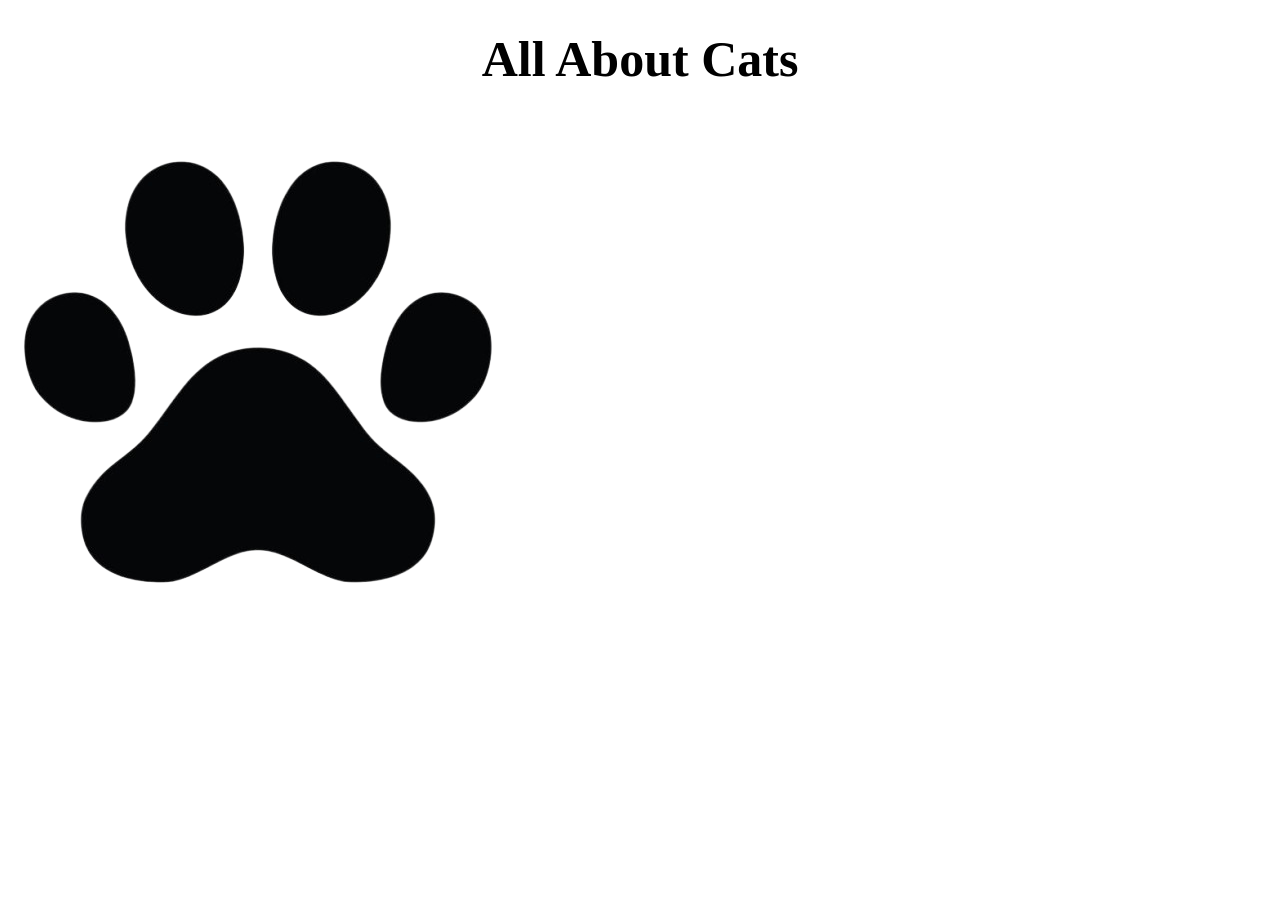
==== CatWeb.html @ 694b87d8 "Added lots of content to the website, like fonts and info" ====
<!DOCTYPE html>
<html lang = "en">
    <head>
    <title>Cat Website</title>
<link rel="stylesheet" href="style.css">
    </head>

<body>
<h1>All About Cats</h1>
<img src = "2026_08_03_0nf_Kleki-removebg-preview.png" alt = "Cat Paw Image">
</body>
</html>
---- style.css ----
h1 {
    text-align: center;
    font-size: 50px;
    margin-top: 30px;
}

img {

}
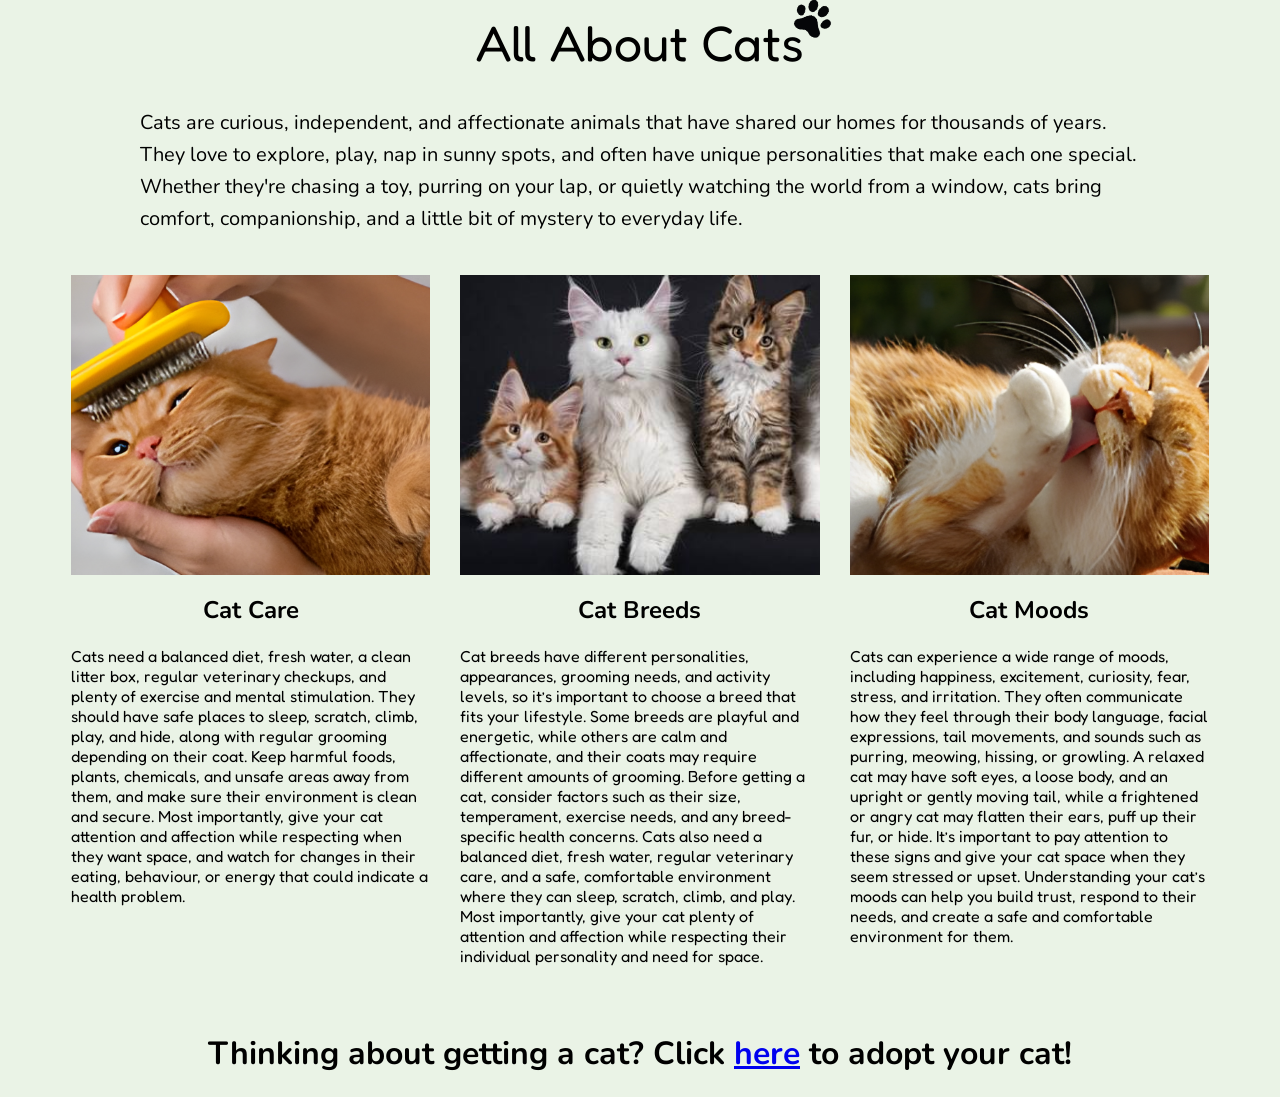
==== commit 021d81f6: "Added images, info text and fonts" ====
--- a/CatWeb.html
+++ b/CatWeb.html
@@ -6,7 +6,31 @@
     </head>
 
 <body>
-<h1>All About Cats</h1>
-<img src = "2026_08_03_0nf_Kleki-removebg-preview.png" alt = "Cat Paw Image">
+<img  id = "CatPaw"  src = "2026_08_03_0nf_Kleki-removebg-preview.png" alt = "Cat Paw Image">
+<h1 id = "MainText">All About Cats</h1>
+
+<p id = "CatIntroText">
+    Cats are curious, independent, and affectionate animals that have shared our homes for thousands of years. They love to explore, play, nap in sunny spots, and often have unique personalities that make each one special. Whether they're chasing a toy, purring on your lap, or quietly watching the world from a window, cats bring comfort, companionship, and a little bit of mystery to everyday life.
+</p>
+
+    <section class = "three-column">
+        <div class = "card">
+        <img id = "CatCareImage" src = "CatCareImage_upscaled.png" alt = "Cat Care Image">
+        <h2 id = "CatCareText">Cat Care</h2>
+        <p id = "CatCareTextInfo">Cats need a balanced diet, fresh water, a clean litter box, regular veterinary checkups, and plenty of exercise and mental stimulation. They should have safe places to sleep, scratch, climb, play, and hide, along with regular grooming depending on their coat. Keep harmful foods, plants, chemicals, and unsafe areas away from them, and make sure their environment is clean and secure. Most importantly, give your cat attention and affection while respecting when they want space, and watch for changes in their eating, behaviour, or energy that could indicate a health problem.</p>
+        </div>
+        <div class = "card">
+            <img id = "CatBreedsImage" src = "images (1).jpg" alt = "Cat Breed Image">
+            <h2 id = "CatBreedsText">Cat Breeds</h2>
+            <p id = "CatBreedsTextInfo">Cat breeds have different personalities, appearances, grooming needs, and activity levels, so it’s important to choose a breed that fits your lifestyle. Some breeds are playful and energetic, while others are calm and affectionate, and their coats may require different amounts of grooming. Before getting a cat, consider factors such as their size, temperament, exercise needs, and any breed-specific health concerns. Cats also need a balanced diet, fresh water, regular veterinary care, and a safe, comfortable environment where they can sleep, scratch, climb, and play. Most importantly, give your cat plenty of attention and affection while respecting their individual personality and need for space.</p>
+        </div>
+         <div class = "card">
+            <img id = "CatMoodsImage" src = "CatMoodsImage_upscaled.png" alt = "Cat Moods Image">
+            <h2 id = "CatMoodsText">Cat Moods</h2>
+            <p id = "CatMoodsTextInfo">Cats can experience a wide range of moods, including happiness, excitement, curiosity, fear, stress, and irritation. They often communicate how they feel through their body language, facial expressions, tail movements, and sounds such as purring, meowing, hissing, or growling. A relaxed cat may have soft eyes, a loose body, and an upright or gently moving tail, while a frightened or angry cat may flatten their ears, puff up their fur, or hide. It’s important to pay attention to these signs and give your cat space when they seem stressed or upset. Understanding your cat’s moods can help you build trust, respond to their needs, and create a safe and comfortable environment for them.</p>
+        </div>
+    </section>
+
+    <h1 id = "AdoptCatText">Thinking about getting a cat? Click <a id = "linkToAdoptSite" href = "https://cats.org.nz/adopt/">here</a> to adopt your cat!</h1>
 </body>
 </html>
--- a/style.css
+++ b/style.css
@@ -1,9 +1,105 @@
-h1 {
+@import url("https://fonts.googleapis.com/css2?family=Fredoka:wght@300..700&display=swap");
+@import url('https://fonts.googleapis.com/css2?family=Nunito:ital,wght@0,200..1000;1,200..1000&display=swap');
+#CatPaw {
+    margin-top: -10px;
+    margin-left: 785px;
+    width: 40px;
+    transform: rotate(30deg);
+    position:relative;
+}
+
+#MainText {
     text-align: center;
     font-size: 50px;
-    margin-top: 30px;
+    margin-top: -30px;
+    font-family: "Fredoka";
+    font-weight: normal;
 }
 
-img {
+#CatIntroText {
+    font-size: 20px;
+    max-width: 1000px;
+    margin: 30px auto;
+    line-height: 1.6;
+    font-family: "Nunito";
+}
 
+body {
+    background-color: #EAF3E6;
+}
+
+#AdoptCatText {
+    text-align: center;
+    width: 100%;
+    font-family: "Nunito"
+}
+
+#linkToAdoptSite {
+    display: inline;
+}
+
+.three-column {
+    display:grid;
+    grid-template-columns: repeat(3,1fr);
+    gap:30px;
+    width:90%;
+    margin: auto;
+    margin-top: 40px;
+    margin-bottom: 50px;
+}
+
+#CatCareImage {
+    width: 100%;
+    height: 300px;
+    object-fit: cover;
+    display: block;
+}
+
+#CatBreedsImage {
+    width: 100%;
+    height: 300px;
+    object-fit: cover;
+    display: block;
+}
+
+#CatMoodsImage {
+    width: 100%;
+    height: 300px;
+    object-fit: cover;
+    display: block;
+}
+
+
+
+#CatCareText {
+    text-align: center;
+    font-weight:normal;
+    font-family: "Nunito";
+    font-weight: bold;
+}
+
+#CatBreedsText {
+    text-align: center;
+    font-weight:normal;
+    font-family: "Nunito";
+    font-weight: bold;
+}
+
+#CatMoodsText {
+    text-align: center;
+    font-weight:normal;
+    font-family: "Nunito";
+    font-weight: bold;
+}
+
+#CatCareTextInfo {
+    font-family: "Fredoka"
+}
+
+#CatBreedsTextInfo {
+    font-family: "Fredoka"
+}
+
+#CatMoodsTextInfo {
+    font-family: "Fredoka"
 }
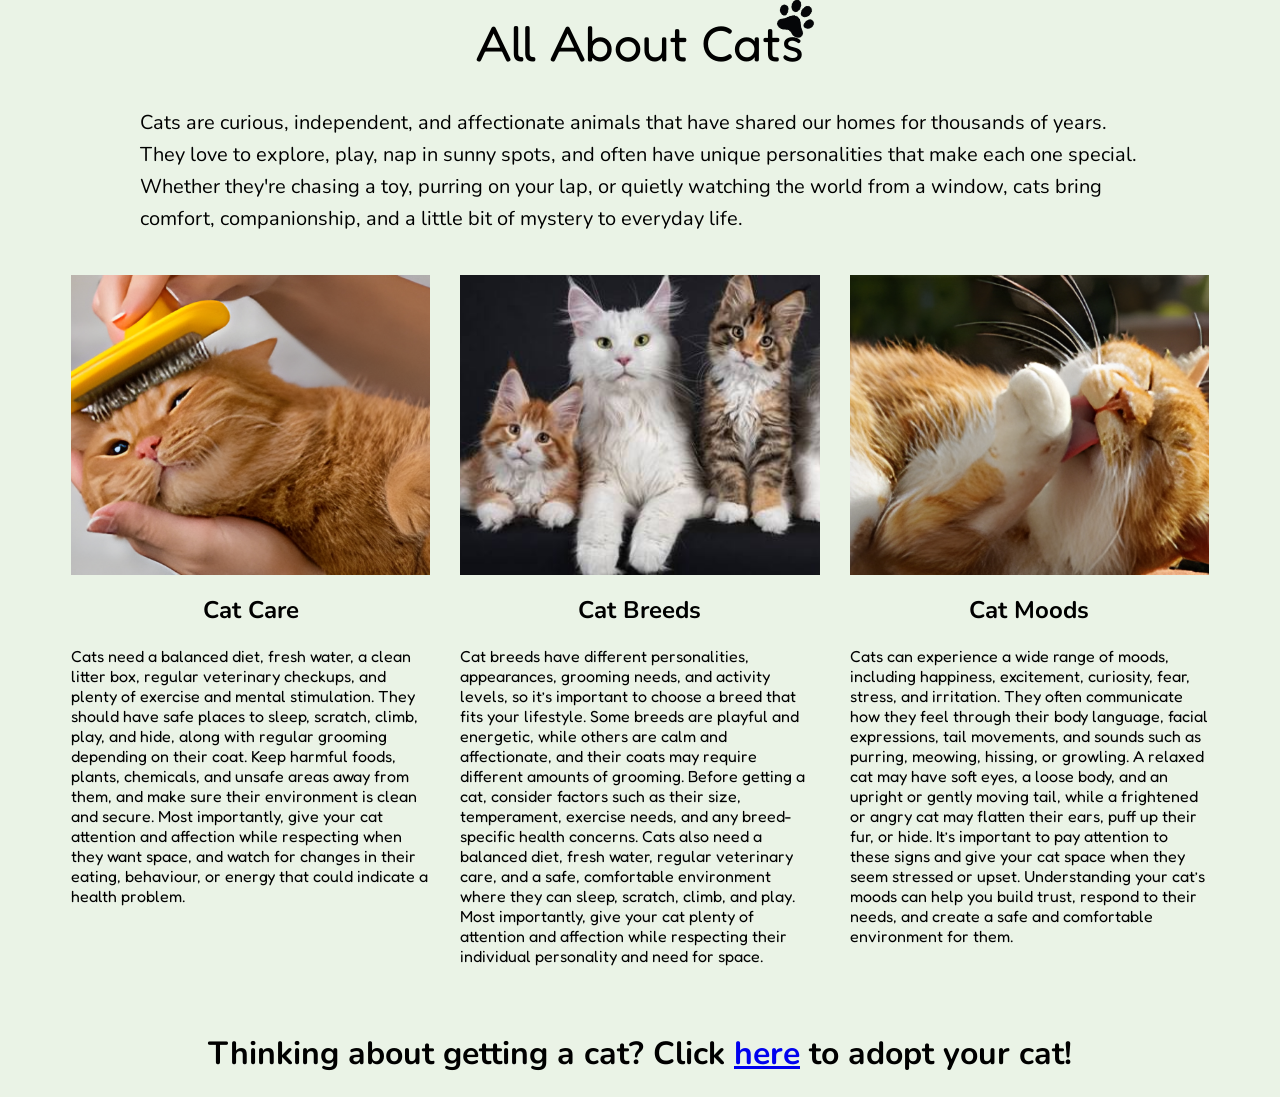
==== commit cc3b4351: "Fixed Images" ====
--- a/CatWeb.html
+++ b/CatWeb.html
@@ -6,7 +6,7 @@
     </head>
 
 <body>
-<img  id = "CatPaw"  src = "2026_08_03_0nf_Kleki-removebg-preview.png" alt = "Cat Paw Image">
+<img  id = "CatPaw"  src = "Images/2026_08_03_0nf_Kleki-removebg-preview.png" alt = "Cat Paw Image">
 <h1 id = "MainText">All About Cats</h1>
 
 <p id = "CatIntroText">
@@ -15,17 +15,17 @@
 
     <section class = "three-column">
         <div class = "card">
-        <img id = "CatCareImage" src = "CatCareImage_upscaled.png" alt = "Cat Care Image">
+        <img id = "CatCareImage" src = "Images/CatCareImage_upscaled.png" alt = "Cat Care Image">
         <h2 id = "CatCareText">Cat Care</h2>
         <p id = "CatCareTextInfo">Cats need a balanced diet, fresh water, a clean litter box, regular veterinary checkups, and plenty of exercise and mental stimulation. They should have safe places to sleep, scratch, climb, play, and hide, along with regular grooming depending on their coat. Keep harmful foods, plants, chemicals, and unsafe areas away from them, and make sure their environment is clean and secure. Most importantly, give your cat attention and affection while respecting when they want space, and watch for changes in their eating, behaviour, or energy that could indicate a health problem.</p>
         </div>
         <div class = "card">
-            <img id = "CatBreedsImage" src = "images (1).jpg" alt = "Cat Breed Image">
+            <img id = "CatBreedsImage" src = "Images/images (1).jpg" alt = "Cat Breed Image">
             <h2 id = "CatBreedsText">Cat Breeds</h2>
             <p id = "CatBreedsTextInfo">Cat breeds have different personalities, appearances, grooming needs, and activity levels, so it’s important to choose a breed that fits your lifestyle. Some breeds are playful and energetic, while others are calm and affectionate, and their coats may require different amounts of grooming. Before getting a cat, consider factors such as their size, temperament, exercise needs, and any breed-specific health concerns. Cats also need a balanced diet, fresh water, regular veterinary care, and a safe, comfortable environment where they can sleep, scratch, climb, and play. Most importantly, give your cat plenty of attention and affection while respecting their individual personality and need for space.</p>
         </div>
          <div class = "card">
-            <img id = "CatMoodsImage" src = "CatMoodsImage_upscaled.png" alt = "Cat Moods Image">
+            <img id = "CatMoodsImage" src = "Images/CatMoodsImage_upscaled.png" alt = "Cat Moods Image">
             <h2 id = "CatMoodsText">Cat Moods</h2>
             <p id = "CatMoodsTextInfo">Cats can experience a wide range of moods, including happiness, excitement, curiosity, fear, stress, and irritation. They often communicate how they feel through their body language, facial expressions, tail movements, and sounds such as purring, meowing, hissing, or growling. A relaxed cat may have soft eyes, a loose body, and an upright or gently moving tail, while a frightened or angry cat may flatten their ears, puff up their fur, or hide. It’s important to pay attention to these signs and give your cat space when they seem stressed or upset. Understanding your cat’s moods can help you build trust, respond to their needs, and create a safe and comfortable environment for them.</p>
         </div>
--- a/style.css
+++ b/style.css
@@ -2,7 +2,7 @@
 @import url('https://fonts.googleapis.com/css2?family=Nunito:ital,wght@0,200..1000;1,200..1000&display=swap');
 #CatPaw {
     margin-top: -10px;
-    margin-left: 785px;
+    margin-left: 60vw;
     width: 40px;
     transform: rotate(30deg);
     position:relative;
